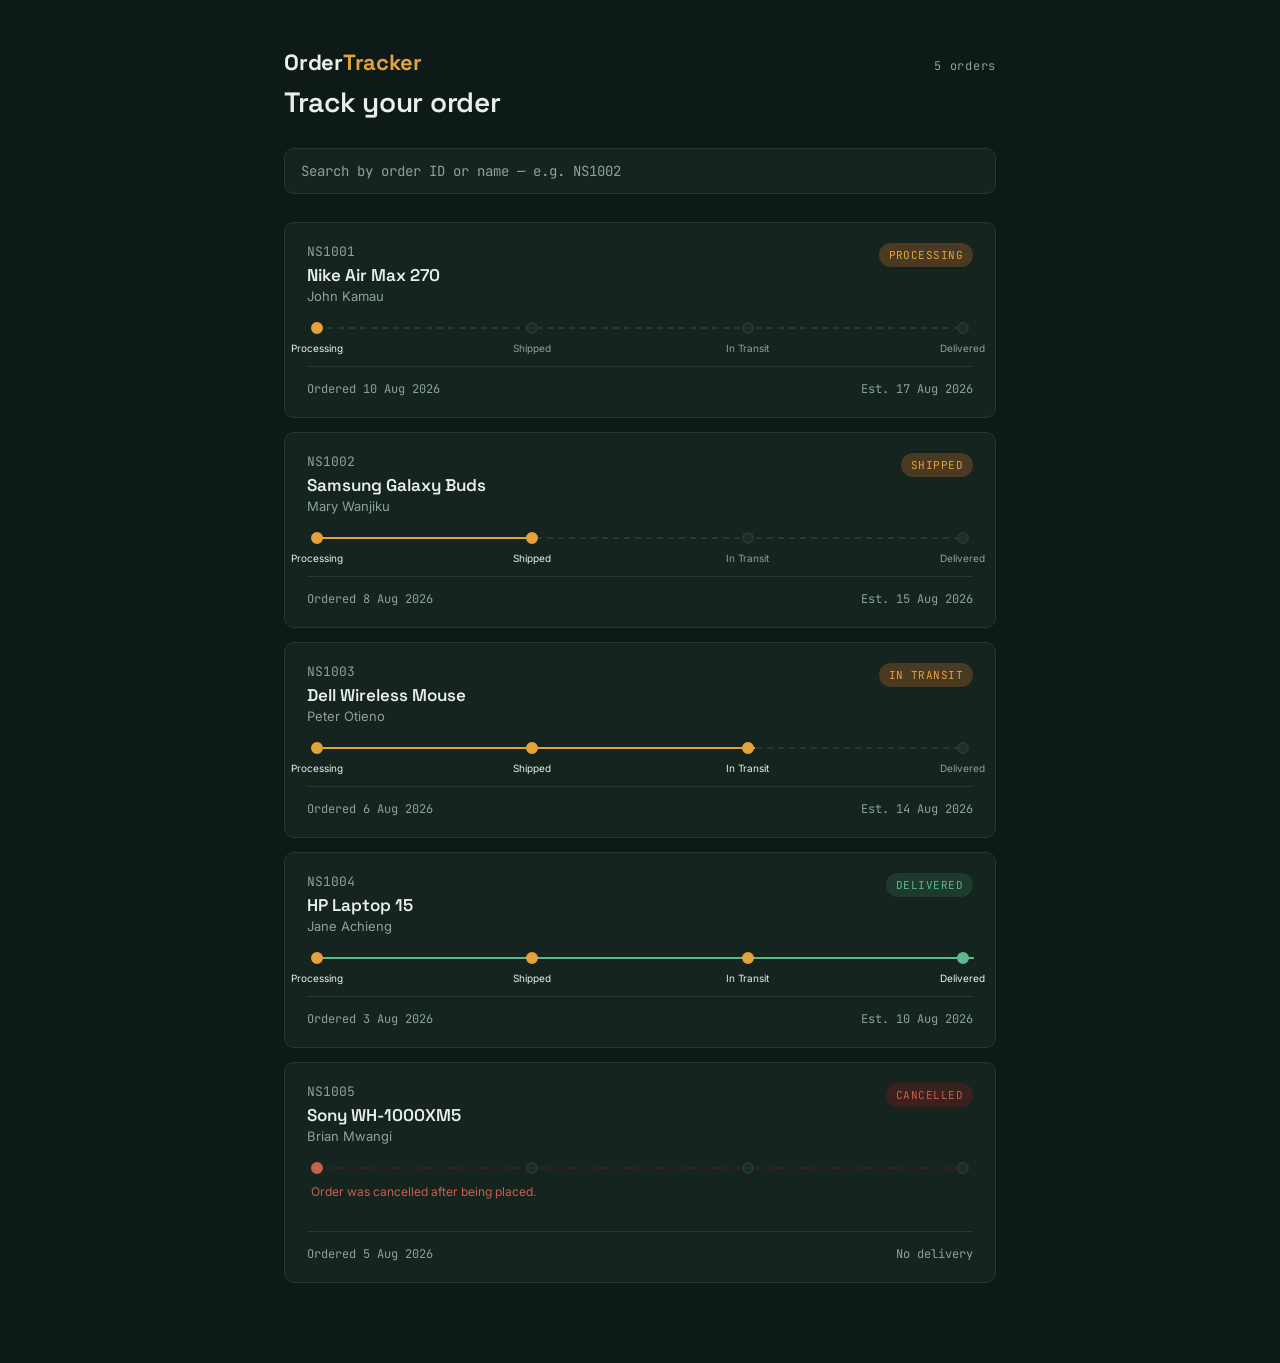
==== frontend/index.html @ 0d19834a "feat:add order status dashboard frontend" ====
<!DOCTYPE html>
<html lang="en">
<head>
  <meta charset="UTF-8">
  <meta name="viewport" content="width=device-width, initial-scale=1.0">

  <title>Order Tracker</title>

  <link rel="preconnect" href="https://fonts.googleapis.com">

  <link
    href="https://fonts.googleapis.com/css2?family=Space+Grotesk:wght@500;600;700&family=Inter:wght@400;500;600&family=JetBrains+Mono:wght@400;500&display=swap"
    rel="stylesheet"
  >

  <link rel="stylesheet" href="style.css">
</head>

<body>

  <div class="wrap">

    <header>
      <div class="brand">Order<span>Tracker</span></div>
      <div class="eyebrow" id="order-count"></div>
    </header>

    <h1>Track your order</h1>

    <div class="search-row">
      <input
        id="search"
        type="text"
        placeholder="Search by order ID or name — e.g. NS1002"
        autocomplete="off"
      >
    </div>

    <div id="order-list">
      <div class="skeleton"></div>
      <div class="skeleton"></div>
      <div class="skeleton"></div>
    </div>

  </div>

  <script src="script.js"></script>

</body>
</html>
---- frontend/style.css ----
:root {
  --bg: #0E1A18;
  --surface: #16241F;
  --surface-raised: #1C2E28;
  --line: #26382F;
  --text: #EAEFE9;
  --text-muted: #8AA398;
  --amber: #E5A13B;
  --amber-dim: #4A3A22;
  --green: #5BB98C;
  --green-dim: #1E3A2C;
  --red: #C6604F;
  --red-dim: #3A211D;
  --radius: 10px;
}

* {
  box-sizing: border-box;
}

body {
  margin: 0;
  background: var(--bg);
  color: var(--text);
  font-family: 'Inter', sans-serif;
  -webkit-font-smoothing: antialiased;
}

.wrap {
  max-width: 760px;
  margin: 0 auto;
  padding: 48px 24px 80px;
}

header {
  display: flex;
  align-items: baseline;
  justify-content: space-between;
  margin-bottom: 8px;
  flex-wrap: wrap;
  gap: 8px;
}

.brand {
  font-family: 'Space Grotesk', sans-serif;
  font-weight: 700;
  font-size: 22px;
  letter-spacing: -0.01em;
}

.brand span {
  color: var(--amber);
}

.eyebrow {
  font-family: 'JetBrains Mono', monospace;
  font-size: 12px;
  color: var(--text-muted);
  letter-spacing: 0.06em;
}

h1 {
  font-family: 'Space Grotesk', sans-serif;
  font-size: 28px;
  font-weight: 600;
  margin: 4px 0 28px;
  letter-spacing: -0.01em;
}

.search-row {
  display: flex;
  gap: 10px;
  margin-bottom: 28px;
}

#search {
  flex: 1;
  background: var(--surface);
  border: 1px solid var(--line);
  border-radius: var(--radius);
  padding: 13px 16px;
  color: var(--text);
  font-family: 'JetBrains Mono', monospace;
  font-size: 14px;
  outline: none;
  transition: border-color 0.15s ease;
}

#search::placeholder {
  color: var(--text-muted);
}

#search:focus {
  border-color: var(--amber);
}

#order-list {
  display: flex;
  flex-direction: column;
  gap: 14px;
}

.card {
  background: var(--surface);
  border: 1px solid var(--line);
  border-radius: var(--radius);
  padding: 20px 22px;
  animation: rise 0.35s ease both;
}

@keyframes rise {
  from {
    opacity: 0;
    transform: translateY(6px);
  }

  to {
    opacity: 1;
    transform: translateY(0);
  }
}

.card-top {
  display: flex;
  justify-content: space-between;
  align-items: flex-start;
  margin-bottom: 18px;
  gap: 12px;
}

.order-id {
  font-family: 'JetBrains Mono', monospace;
  font-size: 13px;
  color: var(--text-muted);
  margin-bottom: 4px;
}

.product {
  font-family: 'Space Grotesk', sans-serif;
  font-weight: 600;
  font-size: 17px;
}

.customer {
  font-size: 13px;
  color: var(--text-muted);
  margin-top: 2px;
}

.pill {
  font-family: 'JetBrains Mono', monospace;
  font-size: 11px;
  letter-spacing: 0.04em;
  text-transform: uppercase;
  padding: 5px 10px;
  border-radius: 100px;
  white-space: nowrap;
}

.pill.Processing {
  background: var(--amber-dim);
  color: var(--amber);
}

.pill.Shipped,
.pill.InTransit {
  background: var(--amber-dim);
  color: var(--amber);
}

.pill.Delivered {
  background: var(--green-dim);
  color: var(--green);
}

.pill.Cancelled {
  background: var(--red-dim);
  color: var(--red);
}

.route {
  position: relative;
  display: flex;
  justify-content: space-between;
  margin: 6px 4px 10px;
}

.route::before {
  content: "";
  position: absolute;
  top: 5px;
  left: 5px;
  right: 5px;
  height: 2px;
  background: repeating-linear-gradient(
    90deg,
    var(--line) 0 6px,
    transparent 6px 11px
  );
}

.route.is-cancelled::before {
  background: repeating-linear-gradient(
    90deg,
    var(--red-dim) 0 6px,
    transparent 6px 11px
  );
}

.route-fill {
  position: absolute;
  top: 5px;
  left: 5px;
  height: 2px;
  background: var(--amber);
  transition: width 0.5s ease;
}

.route-fill.done {
  background: var(--green);
}

.stage {
  position: relative;
  z-index: 1;
  display: flex;
  flex-direction: column;
  align-items: center;
  gap: 8px;
  width: 12px;
}

.dot {
  width: 12px;
  height: 12px;
  border-radius: 50%;
  background: var(--surface-raised);
  border: 2px solid var(--line);
}

.stage.reached .dot {
  border-color: var(--amber);
  background: var(--amber);
}

.stage.reached.final .dot {
  border-color: var(--green);
  background: var(--green);
}

.stage-label {
  position: absolute;
  top: 20px;
  font-size: 10px;
  color: var(--text-muted);
  white-space: nowrap;
  left: 50%;
  transform: translateX(-50%);
}

.stage.reached .stage-label {
  color: var(--text);
}

.cancel-note {
  font-size: 12px;
  color: var(--red);
  margin: 6px 4px 10px;
}

.meta-row {
  display: flex;
  justify-content: space-between;
  margin-top: 32px;
  padding-top: 14px;
  border-top: 1px solid var(--line);
  font-size: 12px;
  color: var(--text-muted);
  font-family: 'JetBrains Mono', monospace;
}

.skeleton {
  background: var(--surface);
  border: 1px solid var(--line);
  border-radius: var(--radius);
  height: 118px;
  position: relative;
  overflow: hidden;
}

.skeleton::after {
  content: "";
  position: absolute;
  inset: 0;
  background: linear-gradient(
    90deg,
    transparent,
    rgba(255, 255, 255, 0.04),
    transparent
  );
  animation: shimmer 1.3s infinite;
}

@keyframes shimmer {
  from {
    transform: translateX(-100%);
  }

  to {
    transform: translateX(100%);
  }
}

.empty {
  text-align: center;
  padding: 40px 0;
  color: var(--text-muted);
  font-size: 14px;
}

@media (max-width: 480px) {
  .stage-label {
    font-size: 9px;
  }
}
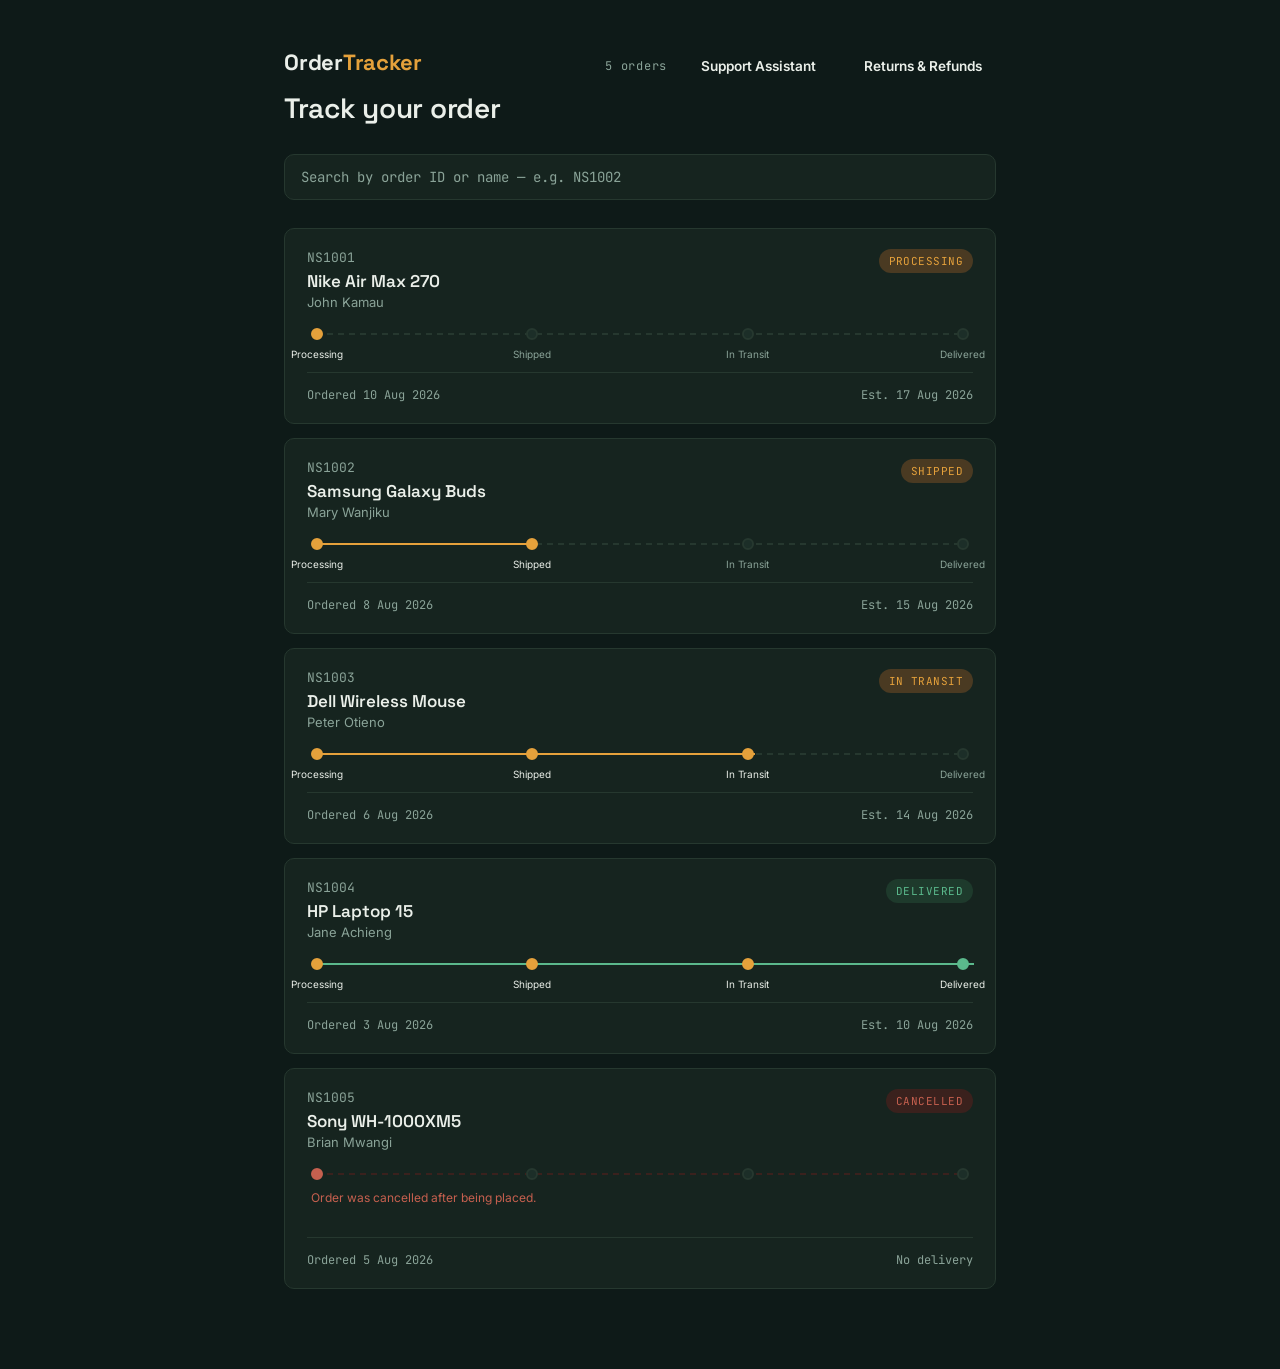
==== commit ec7726f4: "feat: add support and returns navigation - connects customer support flows" ====
--- a/frontend/index.html
+++ b/frontend/index.html
@@ -20,10 +20,21 @@
 
   <div class="wrap">
 
-    <header>
-      <div class="brand">Order<span>Tracker</span></div>
-      <div class="eyebrow" id="order-count"></div>
-    </header>
+  <header>
+  <div class="brand">Order<span>Tracker</span></div>
+
+  <div class="header-right">
+    <div class="eyebrow" id="order-count"></div>
+
+    <a href="../north%20star%20order%20dashboard/index.html" class="nav-link">
+      Support Assistant
+    </a>
+
+    <a href="../returns-refunds/index.html" class="nav-link">
+      Returns & Refunds
+    </a>
+  </div>
+</header>
 
     <h1>Track your order</h1>
 
--- a/frontend/style.css
+++ b/frontend/style.css
@@ -18,6 +18,30 @@
   box-sizing: border-box;
 }
 
+
+.header-right {
+  display: flex;
+  align-items: center;
+  gap: 20px;
+}
+
+.nav-link {
+  text-decoration: none;
+  color: var(--text-main);
+  font-size: 0.85rem;
+  font-weight: 600;
+  padding: 8px 14px;
+  border: 1px solid var(--card-border);
+  border-radius: 8px;
+  transition: 0.2s ease;
+}
+
+.nav-link:hover {
+  background: rgba(59, 130, 246, 0.12);
+  border-color: #3b82f6;
+  color: #3b82f6;
+}
+
 body {
   margin: 0;
   background: var(--bg);
